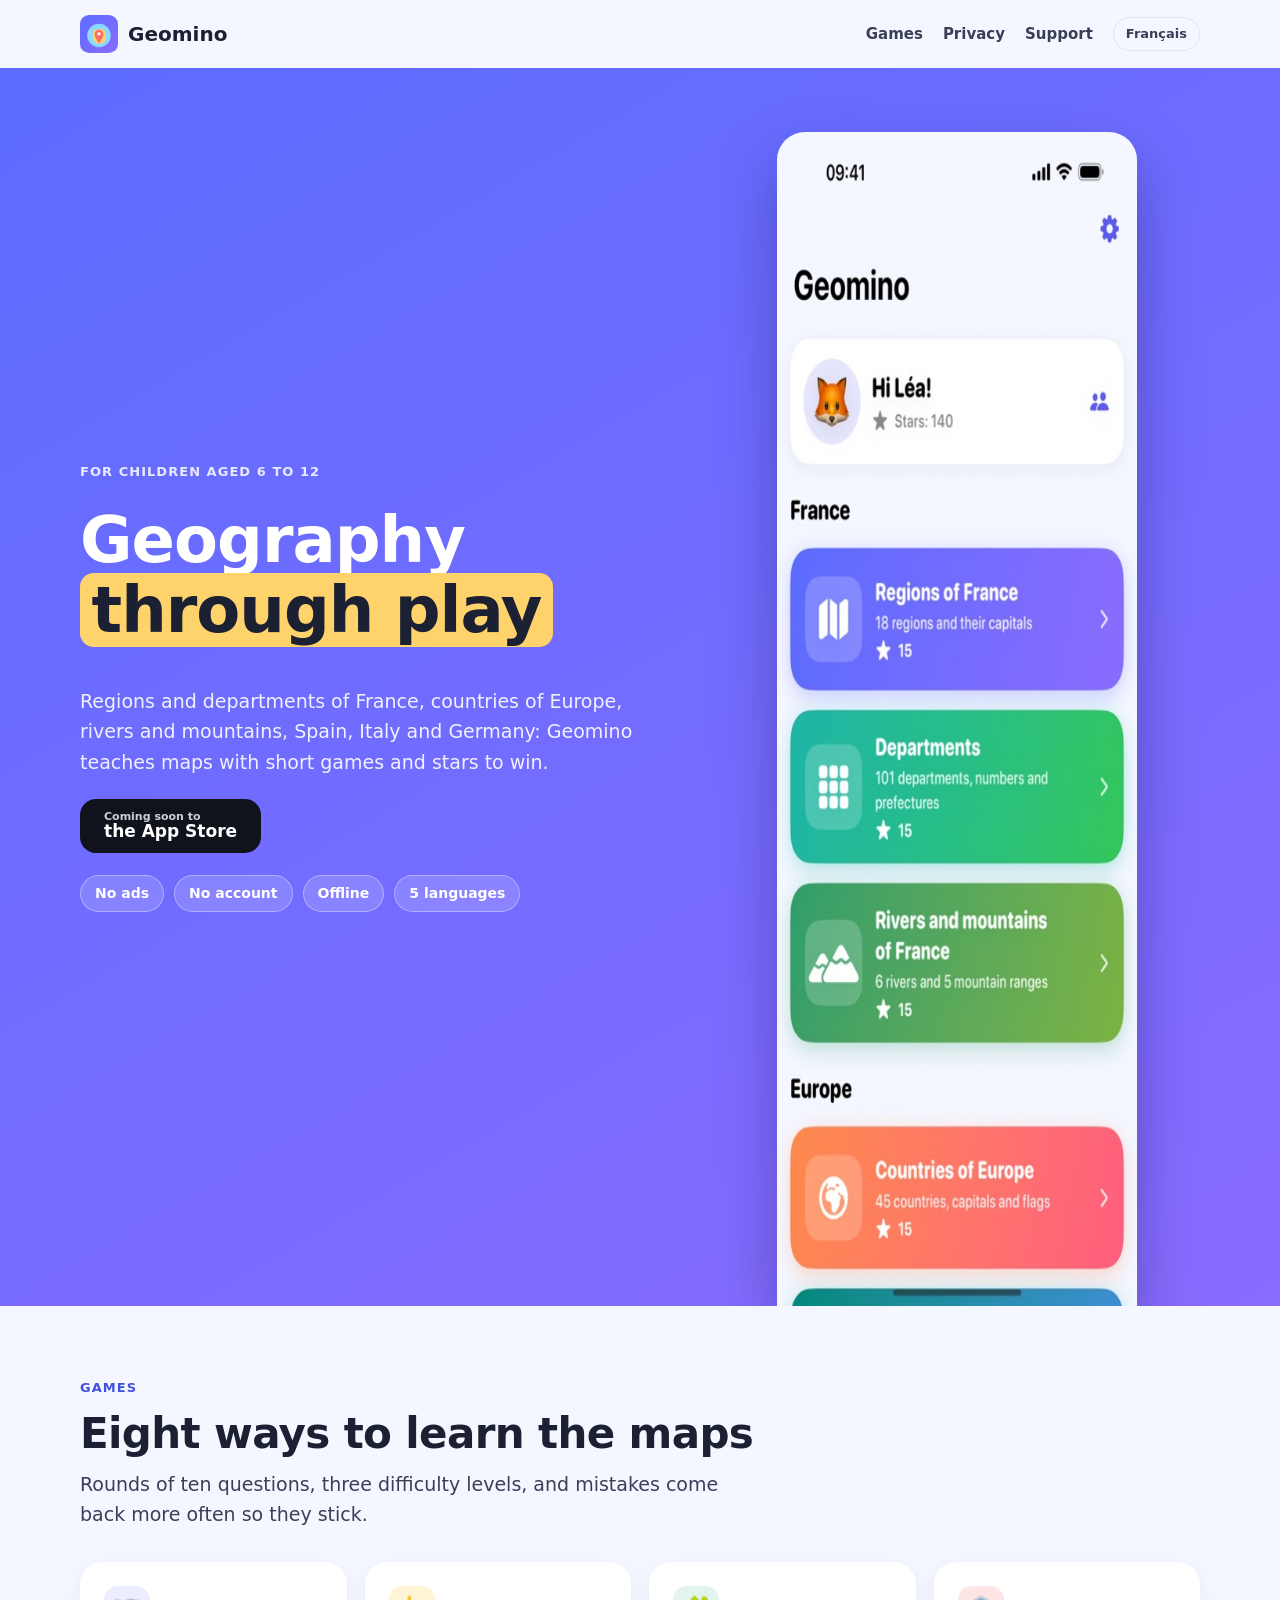
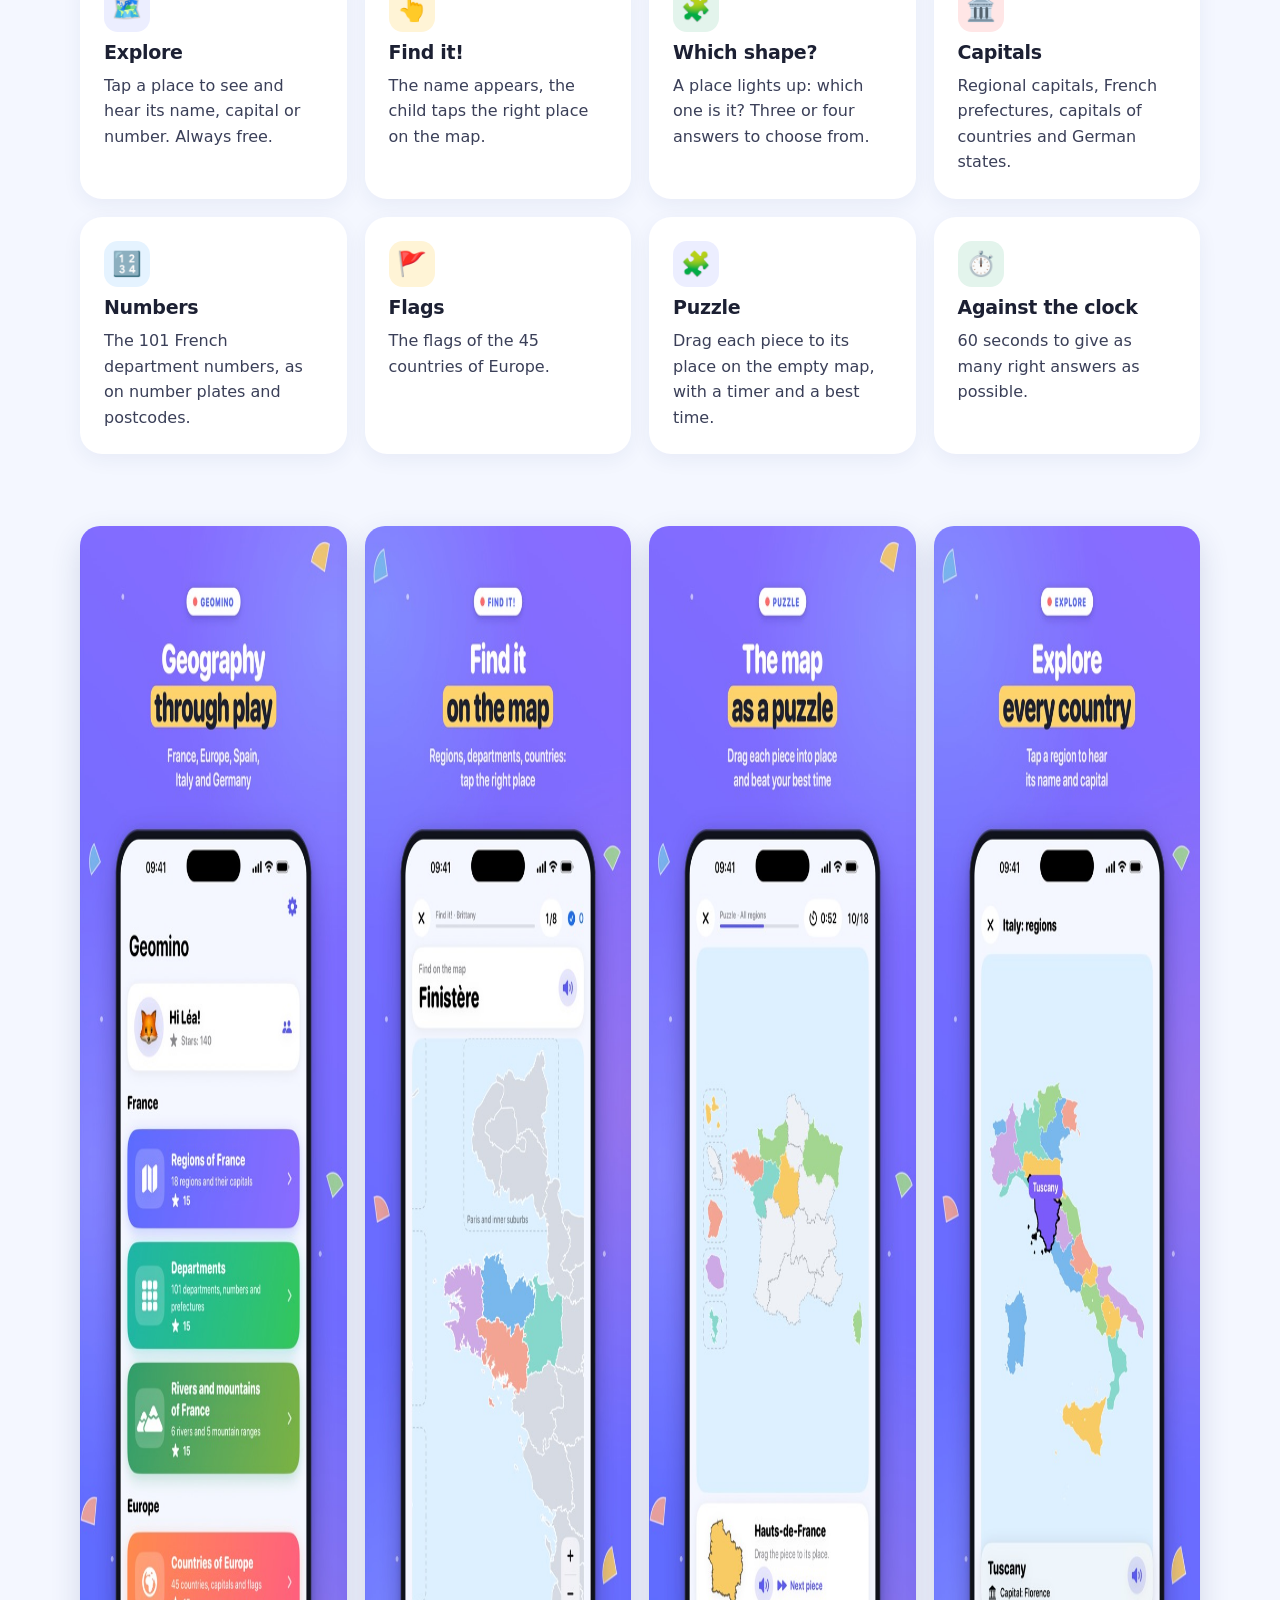
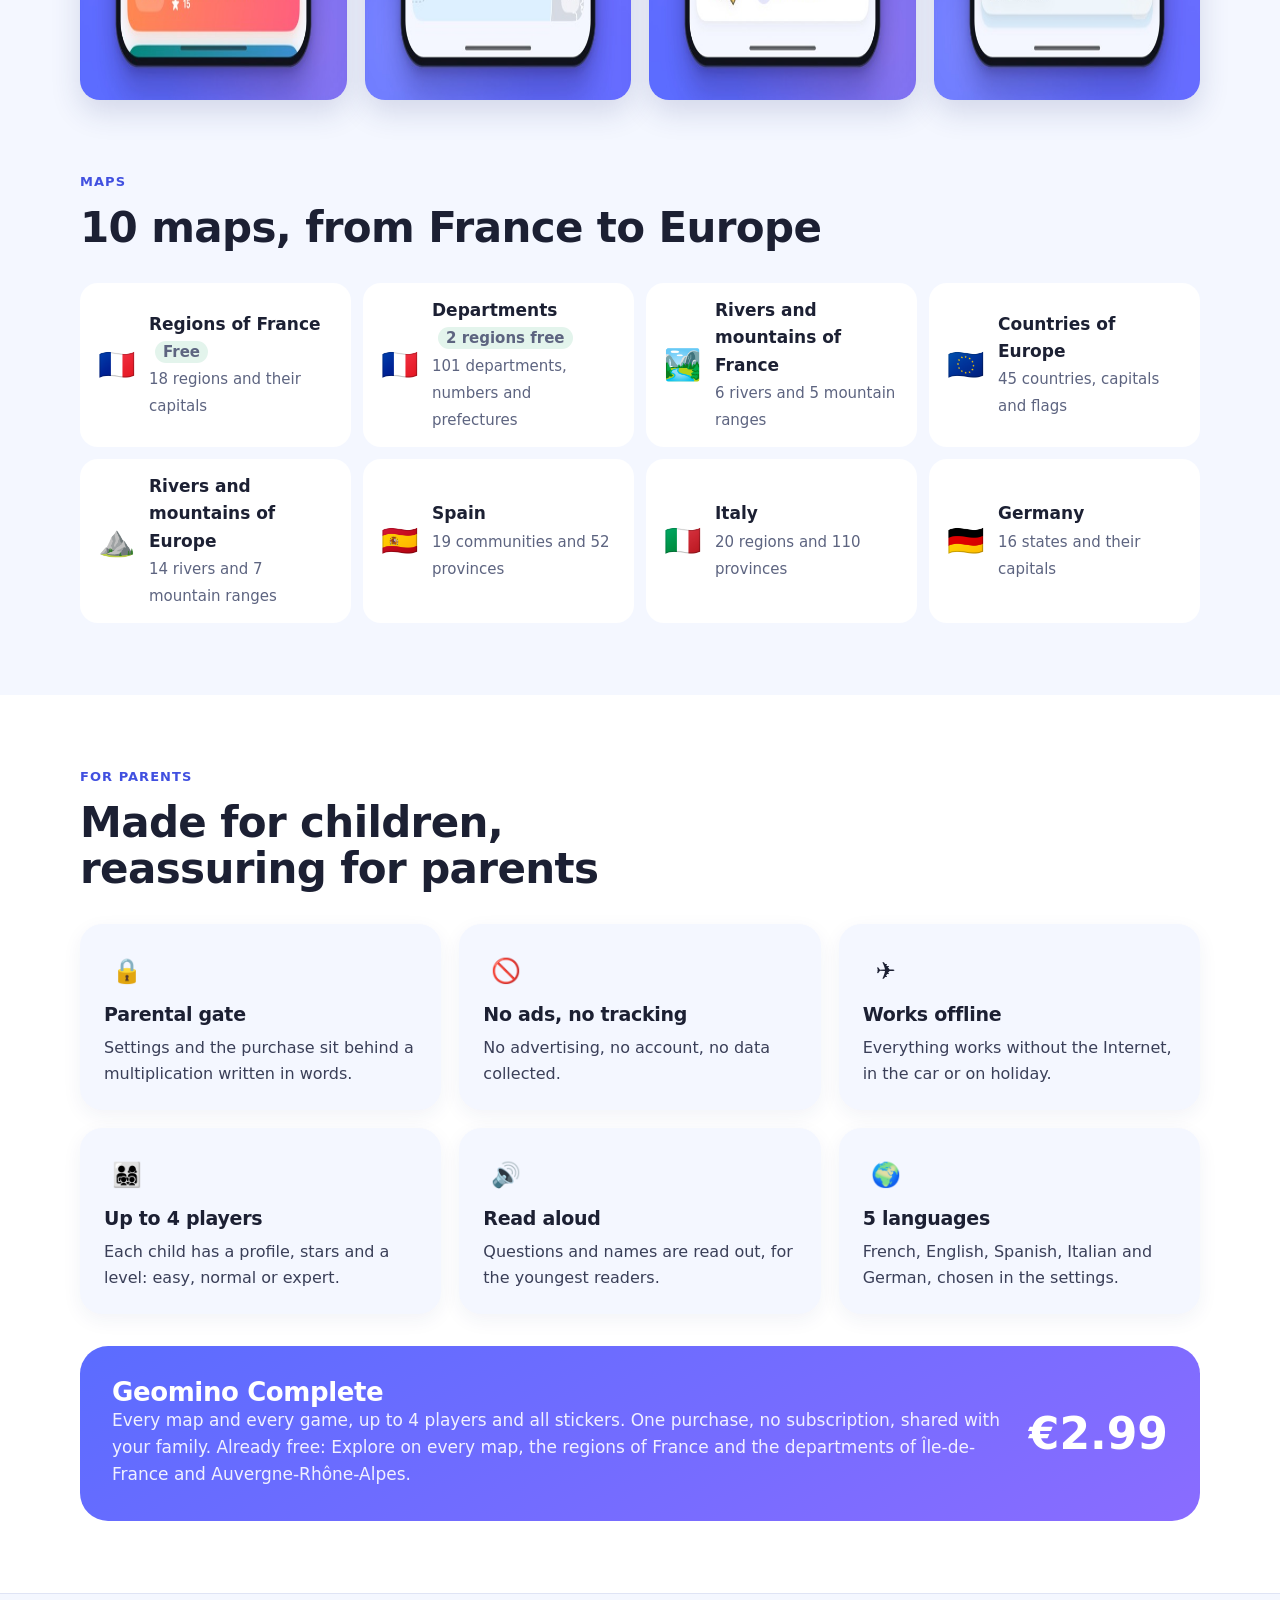
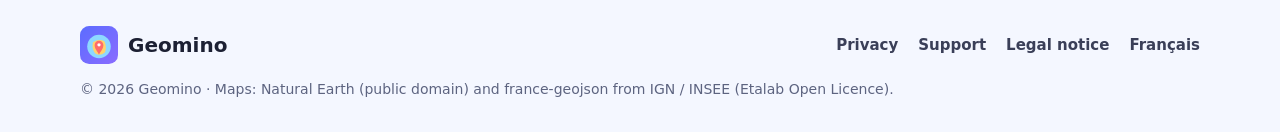
==== en/index.html @ 77893e85 "Geomino website: home, privacy policy and support (FR + EN)" ====
<!doctype html>
<html lang="en">
<head>
  <meta charset="utf-8">
  <meta name="viewport" content="width=device-width, initial-scale=1">
  <title>Geomino — Geography through play</title>
  <meta name="description" content="Geomino, the geography game for children aged 6 to 12: regions, departments, countries of Europe, rivers and mountains. No ads, no account, works offline.">
  <meta name="theme-color" content="#5B6CFF">
  <link rel="icon" href="../assets/favicon.svg" type="image/svg+xml">
  <link rel="canonical" href="https://sofienazzouz.github.io/geomino-website/en/">
  <link rel="alternate" hreflang="fr" href="https://sofienazzouz.github.io/geomino-website/">
  <link rel="stylesheet" href="../styles.css">
</head>
<body>
<a class="skip" href="#contenu">Skip to content</a>
<header class="site-header">
  <div class="wrap">
    <a class="brand" href="../en/"><svg class="logo" viewBox="0 0 100 100" aria-hidden="true"><defs><linearGradient id="g1" x1="0" y1="0" x2="1" y2="1"><stop offset="0" stop-color="#5B6CFF"/><stop offset="1" stop-color="#8A6CFF"/></linearGradient></defs><rect width="100" height="100" rx="24" fill="url(#g1)"/><circle cx="50" cy="54" r="31" fill="#8DD8FF"/><path d="M34 43 Q49 33 64 40 Q71 54 66 69 Q55 79 42 74 Q30 63 34 43Z" fill="#FFD36B"/><path d="M50 75 C46 67 38.5 60.5 38.5 50 A11.5 11.5 0 1 1 61.5 50 C61.5 60.5 54 67 50 75Z" fill="#FF6B6B"/><circle cx="50" cy="49.5" r="4.3" fill="#fff"/></svg>Geomino</a>
    <nav class="site-nav" aria-label="Main navigation">
      <a href="../en/#games">Games</a>
      <a href="../en/privacy/">Privacy</a>
      <a href="../en/support/">Support</a>
      <a class="lang" href="../" hreflang="fr" lang="fr">Français</a>
    </nav>
  </div>
</header>
<main id="contenu">
<section class="hero">
  <div class="wrap">
    <div class="hero-text">
      <p class="eyebrow" style="color:#fff;opacity:.85">For children aged 6 to 12</p>
      <h1>Geography <mark>through play</mark></h1>
      <p class="lead">Regions and departments of France, countries of Europe, rivers and mountains, Spain, Italy and Germany: Geomino teaches maps with short games and stars to win.</p>
      <!-- TODO: after the release, replace with <a class="btn btn-store" href="https://apps.apple.com/app/id6835195947"> -->
      <span class="btn btn-store"><span><small>Coming soon to</small>the App Store</span></span>
      <div class="badges"><span class="badge">No ads</span><span class="badge">No account</span><span class="badge">Offline</span><span class="badge">5 languages</span></div>
    </div>
    <div class="hero-shot"><img src="../assets/screens/en-hero.jpg" alt="Geomino home screen with the maps of France and Europe" width="540" height="1174"></div>
  </div>
</section>
<section class="section" id="games">
  <div class="wrap">
    <div class="section-head"><p class="eyebrow">Games</p><h2>Eight ways to learn the maps</h2>
      <p class="lead">Rounds of ten questions, three difficulty levels, and mistakes come back more often so they stick.</p></div>
    <div class="grid"><div class="card"><span class="icon" style="background:#ECEEFF" aria-hidden="true">🗺️</span><h3>Explore</h3><p>Tap a place to see and hear its name, capital or number. Always free.</p></div><div class="card"><span class="icon" style="background:#FFF4D6" aria-hidden="true">👆</span><h3>Find it!</h3><p>The name appears, the child taps the right place on the map.</p></div><div class="card"><span class="icon" style="background:#E3F4EC" aria-hidden="true">🧩</span><h3>Which shape?</h3><p>A place lights up: which one is it? Three or four answers to choose from.</p></div><div class="card"><span class="icon" style="background:#FFE6E6" aria-hidden="true">🏛️</span><h3>Capitals</h3><p>Regional capitals, French prefectures, capitals of countries and German states.</p></div><div class="card"><span class="icon" style="background:#E5F3FF" aria-hidden="true">🔢</span><h3>Numbers</h3><p>The 101 French department numbers, as on number plates and postcodes.</p></div><div class="card"><span class="icon" style="background:#FFF4D6" aria-hidden="true">🚩</span><h3>Flags</h3><p>The flags of the 45 countries of Europe.</p></div><div class="card"><span class="icon" style="background:#ECEEFF" aria-hidden="true">🧩</span><h3>Puzzle</h3><p>Drag each piece to its place on the empty map, with a timer and a best time.</p></div><div class="card"><span class="icon" style="background:#E3F4EC" aria-hidden="true">⏱️</span><h3>Against the clock</h3><p>60 seconds to give as many right answers as possible.</p></div></div>
  </div>
</section>
<section class="section" style="padding-top:0">
  <div class="wrap">
    <div class="shots"><img src="../assets/screens/en-01-home.jpg" alt="Home" width="540" height="1174" loading="lazy"><img src="../assets/screens/en-02-find.jpg" alt="Find it! game on Brittany" width="540" height="1174" loading="lazy"><img src="../assets/screens/en-04-puzzle.jpg" alt="Puzzle of the regions of France" width="540" height="1174" loading="lazy"><img src="../assets/screens/en-05-explore.jpg" alt="Exploring Italy: Tuscany and its capital" width="540" height="1174" loading="lazy"></div>
  </div>
</section>
<section class="section" style="padding-top:0">
  <div class="wrap">
    <div class="section-head"><p class="eyebrow">Maps</p><h2>10 maps, from France to Europe</h2></div>
    <div class="maps"><div class="map"><span class="flag" aria-hidden="true">🇫🇷</span><div><strong>Regions of France <span class=free>Free</span></strong><span>18 regions and their capitals</span></div></div><div class="map"><span class="flag" aria-hidden="true">🇫🇷</span><div><strong>Departments <span class=free>2 regions free</span></strong><span>101 departments, numbers and prefectures</span></div></div><div class="map"><span class="flag" aria-hidden="true">🏞️</span><div><strong>Rivers and mountains of France</strong><span>6 rivers and 5 mountain ranges</span></div></div><div class="map"><span class="flag" aria-hidden="true">🇪🇺</span><div><strong>Countries of Europe</strong><span>45 countries, capitals and flags</span></div></div><div class="map"><span class="flag" aria-hidden="true">⛰️</span><div><strong>Rivers and mountains of Europe</strong><span>14 rivers and 7 mountain ranges</span></div></div><div class="map"><span class="flag" aria-hidden="true">🇪🇸</span><div><strong>Spain</strong><span>19 communities and 52 provinces</span></div></div><div class="map"><span class="flag" aria-hidden="true">🇮🇹</span><div><strong>Italy</strong><span>20 regions and 110 provinces</span></div></div><div class="map"><span class="flag" aria-hidden="true">🇩🇪</span><div><strong>Germany</strong><span>16 states and their capitals</span></div></div></div>
  </div>
</section>
<section class="section parents" id="parents">
  <div class="wrap">
    <div class="section-head"><p class="eyebrow">For parents</p><h2>Made for children, reassuring for parents</h2></div>
    <div class="grid grid-3"><div class="card" style="background:var(--bg)"><span class="icon" aria-hidden="true">🔒</span><h3>Parental gate</h3><p>Settings and the purchase sit behind a multiplication written in words.</p></div><div class="card" style="background:var(--bg)"><span class="icon" aria-hidden="true">🚫</span><h3>No ads, no tracking</h3><p>No advertising, no account, no data collected.</p></div><div class="card" style="background:var(--bg)"><span class="icon" aria-hidden="true">✈️</span><h3>Works offline</h3><p>Everything works without the Internet, in the car or on holiday.</p></div><div class="card" style="background:var(--bg)"><span class="icon" aria-hidden="true">👨‍👩‍👧‍👦</span><h3>Up to 4 players</h3><p>Each child has a profile, stars and a level: easy, normal or expert.</p></div><div class="card" style="background:var(--bg)"><span class="icon" aria-hidden="true">🔊</span><h3>Read aloud</h3><p>Questions and names are read out, for the youngest readers.</p></div><div class="card" style="background:var(--bg)"><span class="icon" aria-hidden="true">🌍</span><h3>5 languages</h3><p>French, English, Spanish, Italian and German, chosen in the settings.</p></div></div>
    <div class="price">
      <div><h3 style="font-size:26px">Geomino Complete</h3><p>Every map and every game, up to 4 players and all stickers. One purchase, no subscription, shared with your family. Already free: Explore on every map, the regions of France and the departments of Île-de-France and Auvergne-Rhône-Alpes.</p></div>
      <strong>€2.99</strong>
    </div>
  </div>
</section>
</main>
<footer class="footer">
  <div class="wrap">
    <a class="brand" href="../en/"><svg class="logo" viewBox="0 0 100 100" aria-hidden="true"><defs><linearGradient id="g2" x1="0" y1="0" x2="1" y2="1"><stop offset="0" stop-color="#5B6CFF"/><stop offset="1" stop-color="#8A6CFF"/></linearGradient></defs><rect width="100" height="100" rx="24" fill="url(#g2)"/><circle cx="50" cy="54" r="31" fill="#8DD8FF"/><path d="M34 43 Q49 33 64 40 Q71 54 66 69 Q55 79 42 74 Q30 63 34 43Z" fill="#FFD36B"/><path d="M50 75 C46 67 38.5 60.5 38.5 50 A11.5 11.5 0 1 1 61.5 50 C61.5 60.5 54 67 50 75Z" fill="#FF6B6B"/><circle cx="50" cy="49.5" r="4.3" fill="#fff"/></svg>Geomino</a>
    <nav aria-label="Footer links">
      <a href="../en/privacy/">Privacy</a>
      <a href="../en/support/">Support</a>
      <a href="../en/support/#mentions">Legal notice</a>
      <a href="../" hreflang="fr" lang="fr">Français</a>
    </nav>
    <p class="disclaimer">© 2026 Geomino · Maps: Natural Earth (public domain) and france-geojson from IGN / INSEE (Etalab Open Licence).</p>
  </div>
</footer>
</body>
</html>
---- styles.css ----
/* Geomino — same colours as the app (Theme.swift, SplashView.swift): purple gradient, sky-blue globe,
   yellow land, red pin. System rounded font (like the app's .fontDesign(.rounded)): no web font, no third party. */
:root {
  --bg: #F4F7FF;
  --surface: #FFFFFF;
  --border: #DFE4F5;
  --text: #1C2033;
  --body: #3A3F58;
  --muted: #5D6480;
  --purple: #5B6CFF;
  --purple-2: #8A6CFF;
  --purple-text: #4150E0;
  --purple-soft: #ECEEFF;
  --sky: #8DD8FF;
  --land: #FFD36B;
  --pin: #FF6B6B;
  --green: #A2D691;
  --radius: 22px;
  --font: ui-rounded, "SF Pro Rounded", "Nunito", "Varela Round", system-ui, -apple-system, "Segoe UI", sans-serif;
  color-scheme: light;
}

* { box-sizing: border-box; }
html { scroll-behavior: smooth; -webkit-text-size-adjust: 100%; }
body { margin: 0; background: var(--bg); color: var(--text); font-family: var(--font); font-size: 17px; line-height: 1.6; }
img, svg { display: block; max-width: 100%; }
a { color: var(--purple-text); text-underline-offset: 3px; }
a:hover { color: var(--text); }
:focus-visible { outline: 3px solid var(--purple); outline-offset: 3px; border-radius: 6px; }
@media (prefers-reduced-motion: reduce) { html { scroll-behavior: auto; } }

.wrap { width: min(1120px, 100% - 32px); margin-inline: auto; }
.skip { position: absolute; left: -999px; top: 8px; background: var(--surface); padding: 8px 14px; border-radius: 10px; z-index: 10; }
.skip:focus { left: 16px; }

h1, h2, h3 { line-height: 1.1; letter-spacing: -0.015em; margin: 0; text-wrap: balance; font-weight: 800; }
h1 { font-size: clamp(38px, 6vw, 64px); }
h2 { font-size: clamp(28px, 4vw, 42px); }
h3 { font-size: 19px; }
p { margin: 0; }
.eyebrow { font-size: 13px; font-weight: 800; letter-spacing: 0.08em; text-transform: uppercase; color: var(--purple-text); }
.lead { font-size: 19px; color: var(--body); max-width: 34em; }
.muted { color: var(--muted); }

/* Header */
.site-header { position: sticky; top: 0; z-index: 5; background: rgba(244, 247, 255, 0.94); backdrop-filter: blur(10px); }
.site-header .wrap { min-height: 68px; display: flex; align-items: center; gap: 16px; flex-wrap: wrap; }
.brand { display: inline-flex; align-items: center; gap: 10px; font-weight: 800; font-size: 20px; color: var(--text); text-decoration: none; }
.brand:hover { color: var(--text); }
.logo { width: 38px; height: 38px; flex: none; }
.site-nav { display: flex; gap: 4px 20px; align-items: center; margin-left: auto; flex-wrap: wrap; }
.site-nav a { color: var(--body); text-decoration: none; font-size: 15px; font-weight: 700; padding: 10px 0; }
.site-nav a:hover, .site-nav a[aria-current="page"] { color: var(--text); text-decoration: underline; text-decoration-color: var(--land); text-decoration-thickness: 4px; text-underline-offset: 6px; }
.site-nav a.lang { border: 1px solid var(--border); border-radius: 999px; padding: 6px 12px; font-size: 13px; }
.site-nav a.lang:hover { text-decoration: none; background: var(--surface); }

/* Hero: the purple of the app icon */
.hero { background: linear-gradient(150deg, var(--purple), var(--purple-2)); color: #fff; overflow: hidden; }
.hero .wrap { display: grid; grid-template-columns: 1.1fr 0.9fr; gap: 40px; align-items: center; padding-block: 64px 0; }
.hero h1 { color: #fff; }
.hero h1 mark { background: var(--land); color: var(--text); border-radius: 14px; padding: 0 0.18em; box-decoration-break: clone; -webkit-box-decoration-break: clone; }
.hero .lead { color: rgba(255, 255, 255, 0.9); margin-top: 18px; }
.hero-text { display: flex; flex-direction: column; gap: 22px; padding-bottom: 64px; min-width: 0; }
.hero-shot { align-self: end; justify-self: center; width: min(360px, 100%); }
.hero-shot img { border-radius: 28px 28px 0 0; box-shadow: 0 30px 60px rgba(26, 18, 80, 0.35); }
.badges { display: flex; flex-wrap: wrap; gap: 10px; }
.badge { background: rgba(255, 255, 255, 0.16); border: 1px solid rgba(255, 255, 255, 0.35); border-radius: 999px; padding: 6px 14px; font-size: 14px; font-weight: 700; }

.btn { display: inline-flex; align-items: center; justify-content: center; gap: 10px; min-height: 52px; padding: 12px 24px; border-radius: 16px; font-weight: 800; font-size: 17px; text-decoration: none; border: 0; }
.btn-store { background: #11131C; color: #fff; align-self: flex-start; }
.btn-store small { display: block; font-size: 11px; font-weight: 600; opacity: 0.8; line-height: 1; }
.btn-store span { line-height: 1.15; text-align: left; }
.btn-store:hover { color: #fff; background: #000; }
.btn-primary { background: var(--purple); color: #fff; }
.btn-primary:hover { background: var(--purple-text); color: #fff; }

/* Sections */
.section { padding-block: 72px; }
.section-head { display: flex; flex-direction: column; gap: 12px; margin-bottom: 32px; max-width: 46em; }
.grid { display: grid; gap: 18px; grid-template-columns: repeat(auto-fill, minmax(240px, 1fr)); }
.grid-3 { grid-template-columns: repeat(auto-fill, minmax(300px, 1fr)); }
.card { background: var(--surface); border-radius: var(--radius); padding: 24px; display: flex; flex-direction: column; gap: 10px; box-shadow: 0 6px 20px rgba(40, 50, 120, 0.06); min-width: 0; }
.card .icon { width: 46px; height: 46px; border-radius: 14px; display: grid; place-items: center; font-size: 24px; }
.card p { color: var(--body); font-size: 16px; }

.maps { display: grid; gap: 12px; grid-template-columns: repeat(auto-fill, minmax(260px, 1fr)); }
.map { display: flex; gap: 14px; align-items: center; background: var(--surface); border-radius: 18px; padding: 14px 18px; min-width: 0; }
.map .flag { font-size: 30px; flex: none; }
.map strong { display: block; }
.map span { color: var(--muted); font-size: 15px; }
.free { font-size: 12px; font-weight: 800; color: #17603F; background: #E3F4EC; border-radius: 999px; padding: 2px 8px; margin-left: 6px; white-space: nowrap; }

.shots { display: grid; gap: 18px; grid-template-columns: repeat(4, 1fr); }
.shots img { border-radius: 20px; box-shadow: 0 12px 30px rgba(40, 50, 120, 0.16); }

.parents { background: var(--surface); }
.price { display: grid; grid-template-columns: 1fr auto; gap: 24px; align-items: center; background: linear-gradient(150deg, var(--purple), var(--purple-2)); color: #fff; border-radius: 28px; padding: 32px; margin-top: 32px; }
.price strong { font-size: 44px; line-height: 1; }
.price p { color: rgba(255, 255, 255, 0.9); }

/* Text pages */
.page { padding-block: 48px 72px; max-width: 820px; display: flex; flex-direction: column; gap: 18px; }
.updated { color: var(--muted); font-size: 15px; }
.summary { background: var(--purple-soft); border-radius: var(--radius); padding: 22px 26px; }
.summary ul { margin: 8px 0 0; padding-left: 20px; }
.prose { display: flex; flex-direction: column; gap: 14px; }
.prose h2 { font-size: 24px; margin-top: 18px; }
.prose ul { margin: 0; padding-left: 22px; display: flex; flex-direction: column; gap: 6px; }
.prose p, .prose li { color: var(--body); }
.contact-card { background: var(--surface); border-radius: var(--radius); padding: 26px; display: flex; flex-direction: column; gap: 12px; align-items: flex-start; box-shadow: 0 6px 20px rgba(40, 50, 120, 0.06); }
.faq { display: flex; flex-direction: column; gap: 10px; }
.faq details { background: var(--surface); border-radius: 16px; padding: 14px 20px; }
.faq summary { cursor: pointer; font-weight: 800; }
.faq details p { margin-top: 10px; }

/* Footer */
.footer { border-top: 1px solid var(--border); padding-block: 32px; }
.footer .wrap { display: flex; flex-wrap: wrap; gap: 14px 28px; align-items: center; }
.footer nav { display: flex; flex-wrap: wrap; gap: 8px 20px; margin-left: auto; }
.footer nav a { color: var(--body); font-weight: 700; font-size: 15px; text-decoration: none; }
.footer nav a:hover { text-decoration: underline; }
.footer .disclaimer { width: 100%; color: var(--muted); font-size: 14px; }

@media (max-width: 860px) {
  .hero .wrap { grid-template-columns: 1fr; padding-top: 44px; }
  .hero-text { padding-bottom: 0; }
  .hero-shot { width: min(300px, 100%); }
  .shots { grid-template-columns: repeat(2, 1fr); }
  .price { grid-template-columns: 1fr; }
}
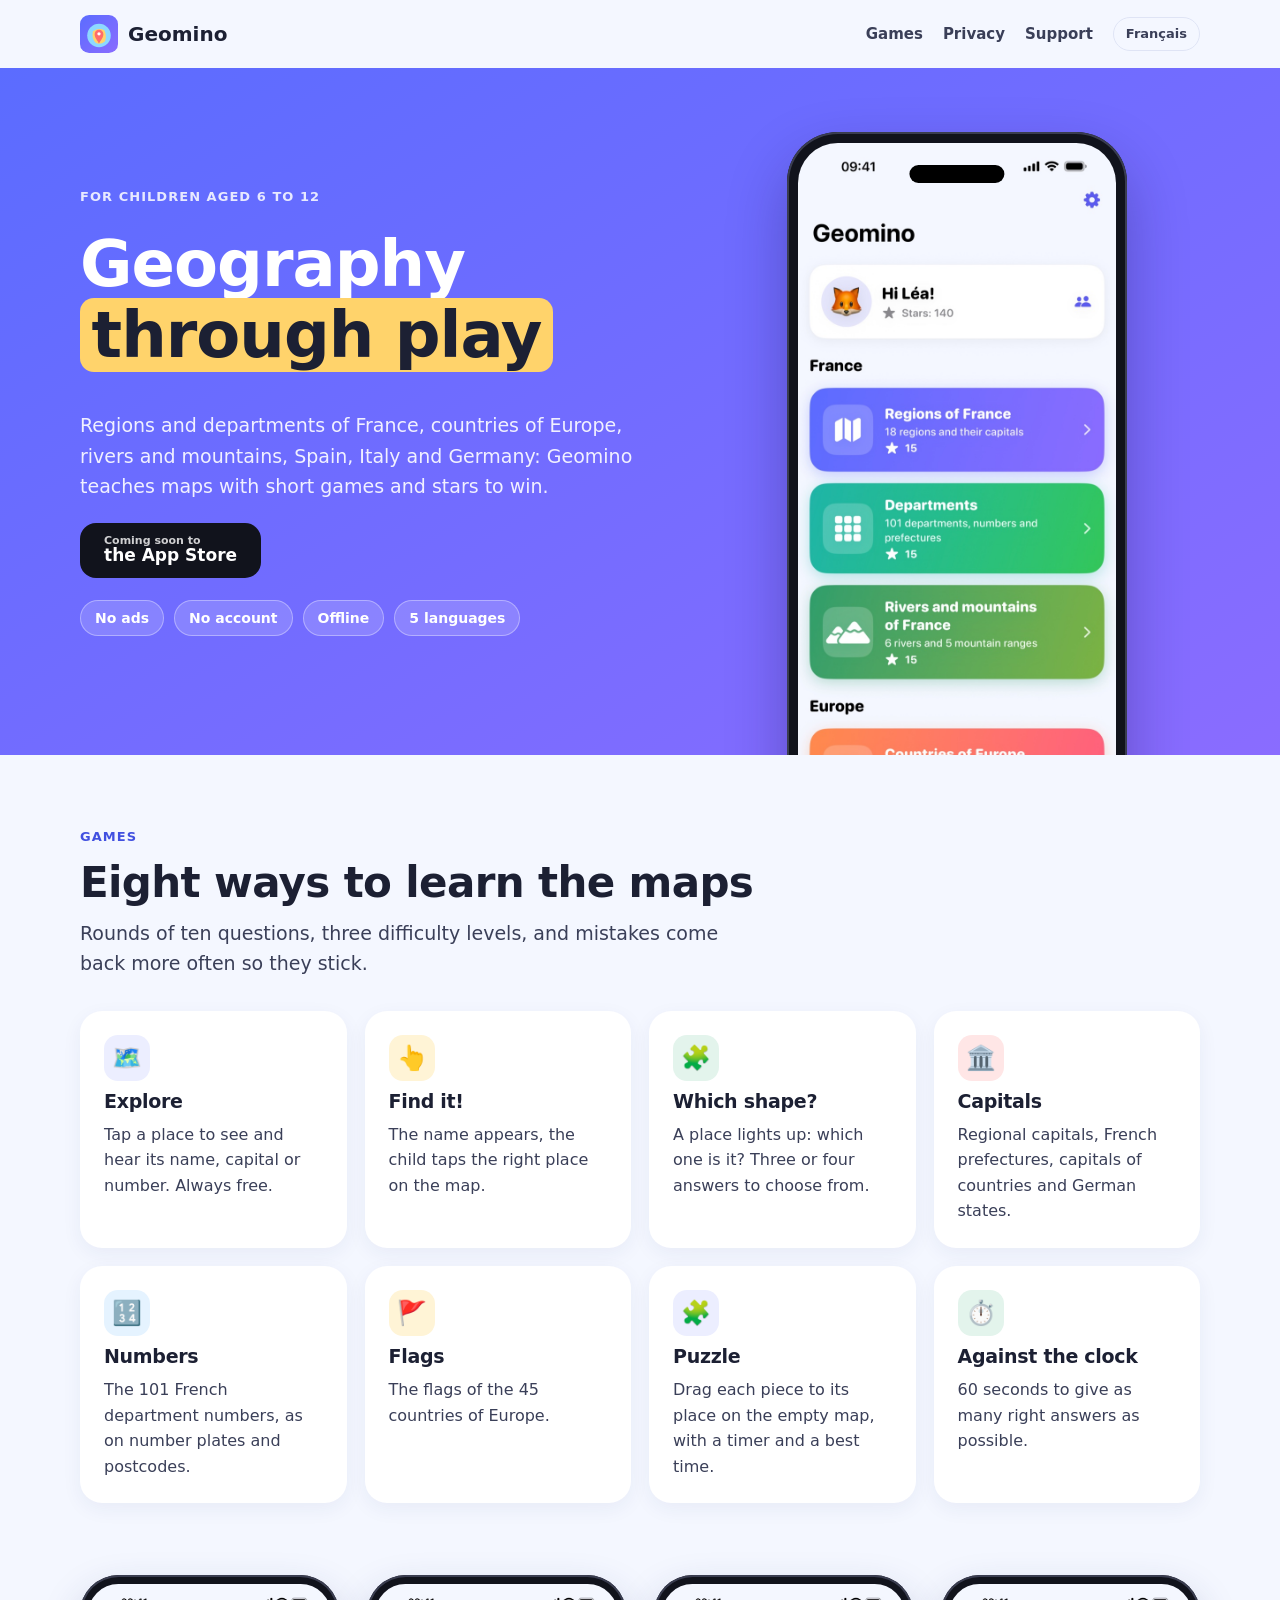
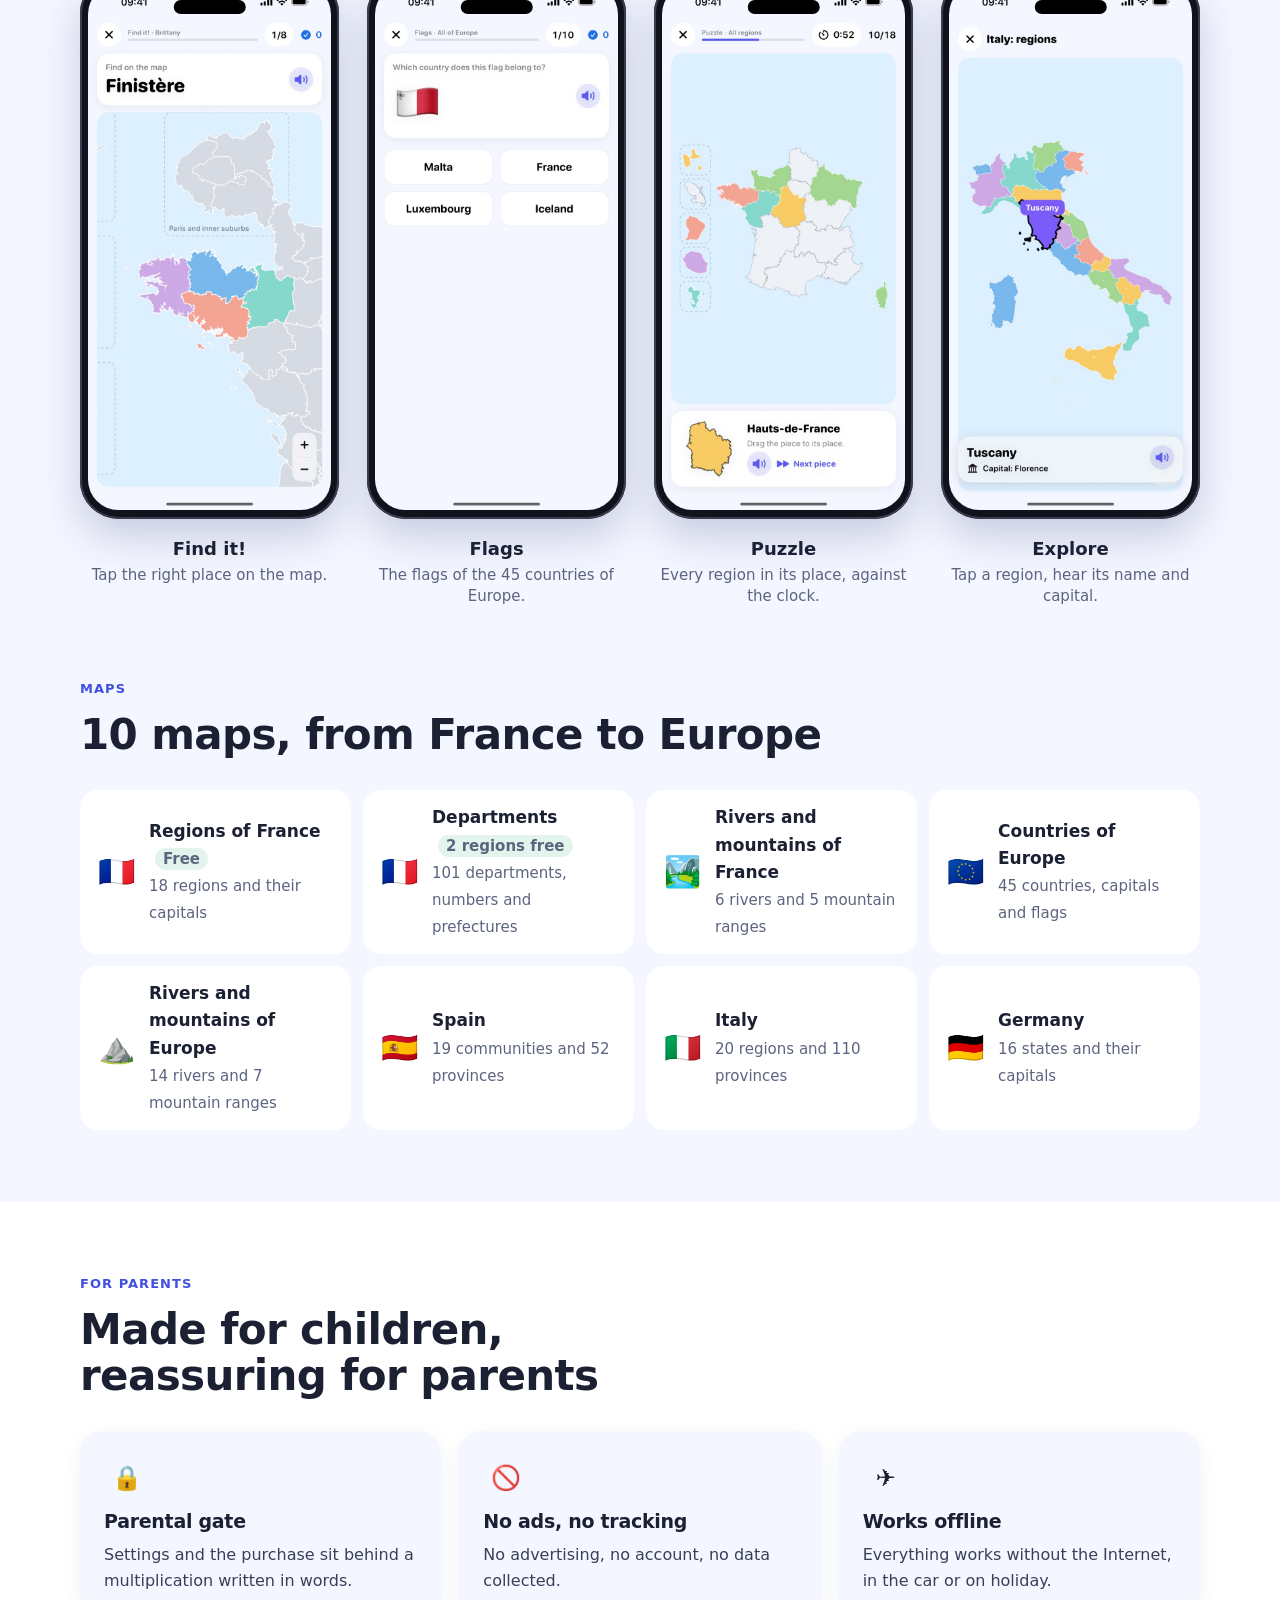
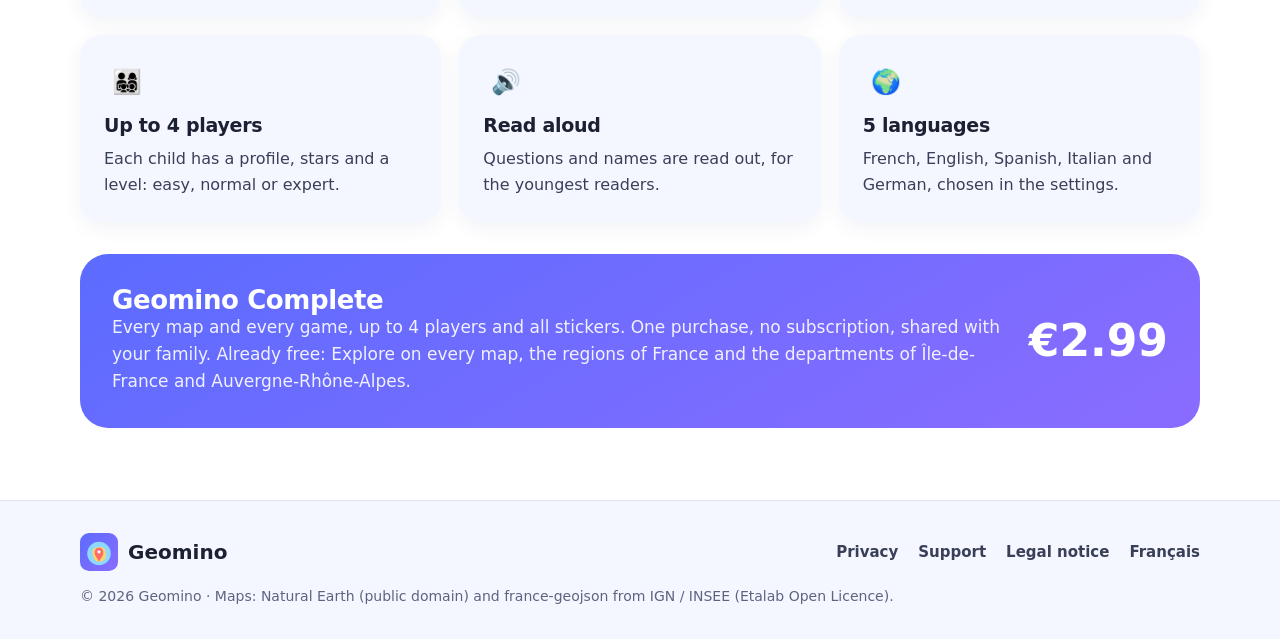
==== commit 930b3aeb: "Sharper screenshots: full-resolution app screens (720 px, Retina) in CSS phone frames with HTML capt" ====
--- a/en/index.html
+++ b/en/index.html
@@ -35,7 +35,7 @@
       <span class="btn btn-store"><span><small>Coming soon to</small>the App Store</span></span>
       <div class="badges"><span class="badge">No ads</span><span class="badge">No account</span><span class="badge">Offline</span><span class="badge">5 languages</span></div>
     </div>
-    <div class="hero-shot"><img src="../assets/screens/en-hero.jpg" alt="Geomino home screen with the maps of France and Europe" width="540" height="1174"></div>
+    <div class="hero-shot"><div class="device"><img src="../assets/screens/en-01-home.jpg" alt="Geomino home screen with the maps of France and Europe" width="720" height="1564"></div></div>
   </div>
 </section>
 <section class="section" id="games">
@@ -47,7 +47,7 @@
 </section>
 <section class="section" style="padding-top:0">
   <div class="wrap">
-    <div class="shots"><img src="../assets/screens/en-01-home.jpg" alt="Home" width="540" height="1174" loading="lazy"><img src="../assets/screens/en-02-find.jpg" alt="Find it! game on Brittany" width="540" height="1174" loading="lazy"><img src="../assets/screens/en-04-puzzle.jpg" alt="Puzzle of the regions of France" width="540" height="1174" loading="lazy"><img src="../assets/screens/en-05-explore.jpg" alt="Exploring Italy: Tuscany and its capital" width="540" height="1174" loading="lazy"></div>
+    <div class="shots"><figure class="shot"><div class="device"><img src="../assets/screens/en-02-find.jpg" alt="Find it! game on the map of Brittany" width="720" height="1564" loading="lazy" decoding="async"></div><figcaption><strong>Find it!</strong><span>Tap the right place on the map.</span></figcaption></figure><figure class="shot"><div class="device"><img src="../assets/screens/en-03-flags.jpg" alt="Quiz on the flags of Europe" width="720" height="1564" loading="lazy" decoding="async"></div><figcaption><strong>Flags</strong><span>The flags of the 45 countries of Europe.</span></figcaption></figure><figure class="shot"><div class="device"><img src="../assets/screens/en-04-puzzle.jpg" alt="Puzzle of the regions of France" width="720" height="1564" loading="lazy" decoding="async"></div><figcaption><strong>Puzzle</strong><span>Every region in its place, against the clock.</span></figcaption></figure><figure class="shot"><div class="device"><img src="../assets/screens/en-05-explore.jpg" alt="Exploring Italy: Tuscany and its capital" width="720" height="1564" loading="lazy" decoding="async"></div><figcaption><strong>Explore</strong><span>Tap a region, hear its name and capital.</span></figcaption></figure></div>
   </div>
 </section>
 <section class="section" style="padding-top:0">
--- a/styles.css
+++ b/styles.css
@@ -61,8 +61,12 @@
 .hero h1 mark { background: var(--land); color: var(--text); border-radius: 14px; padding: 0 0.18em; box-decoration-break: clone; -webkit-box-decoration-break: clone; }
 .hero .lead { color: rgba(255, 255, 255, 0.9); margin-top: 18px; }
 .hero-text { display: flex; flex-direction: column; gap: 22px; padding-bottom: 64px; min-width: 0; }
-.hero-shot { align-self: end; justify-self: center; width: min(360px, 100%); }
-.hero-shot img { border-radius: 28px 28px 0 0; box-shadow: 0 30px 60px rgba(26, 18, 80, 0.35); }
+.hero-shot { align-self: end; justify-self: center; width: min(340px, 100%); margin-bottom: -90px; }
+
+/* An iPhone drawn in CSS around a real 1320 × 2868 capture (shown at 720 px wide, sharp on Retina screens). */
+.device { position: relative; background: #11131C; border-radius: 15% / 7%; padding: 3.2%; box-shadow: 0 28px 60px rgba(26, 18, 80, 0.32), inset 0 0 0 2px #3A3D50; }
+.device img { width: 100%; height: auto; border-radius: 12.5% / 5.8%; image-rendering: auto; }
+.device::after { content: ""; position: absolute; top: 4.6%; left: 50%; width: 28%; height: 2.6%; transform: translateX(-50%); background: #000; border-radius: 999px; }
 .badges { display: flex; flex-wrap: wrap; gap: 10px; }
 .badge { background: rgba(255, 255, 255, 0.16); border: 1px solid rgba(255, 255, 255, 0.35); border-radius: 999px; padding: 6px 14px; font-size: 14px; font-weight: 700; }
 
@@ -90,8 +94,12 @@
 .map span { color: var(--muted); font-size: 15px; }
 .free { font-size: 12px; font-weight: 800; color: #17603F; background: #E3F4EC; border-radius: 999px; padding: 2px 8px; margin-left: 6px; white-space: nowrap; }
 
-.shots { display: grid; gap: 18px; grid-template-columns: repeat(4, 1fr); }
-.shots img { border-radius: 20px; box-shadow: 0 12px 30px rgba(40, 50, 120, 0.16); }
+.shots { display: grid; gap: 28px; grid-template-columns: repeat(4, 1fr); }
+.shot { margin: 0; display: flex; flex-direction: column; gap: 16px; min-width: 0; }
+.shot .device { box-shadow: 0 18px 40px rgba(40, 50, 120, 0.22), inset 0 0 0 2px #3A3D50; }
+.shot figcaption { display: flex; flex-direction: column; gap: 2px; text-align: center; }
+.shot figcaption strong { font-size: 18px; }
+.shot figcaption span { color: var(--muted); font-size: 15px; line-height: 1.4; }
 
 .parents { background: var(--surface); }
 .price { display: grid; grid-template-columns: 1fr auto; gap: 24px; align-items: center; background: linear-gradient(150deg, var(--purple), var(--purple-2)); color: #fff; border-radius: 28px; padding: 32px; margin-top: 32px; }
@@ -124,7 +132,7 @@
 @media (max-width: 860px) {
   .hero .wrap { grid-template-columns: 1fr; padding-top: 44px; }
   .hero-text { padding-bottom: 0; }
-  .hero-shot { width: min(300px, 100%); }
+  .hero-shot { width: min(260px, 100%); margin-bottom: -60px; }
   .shots { grid-template-columns: repeat(2, 1fr); }
   .price { grid-template-columns: 1fr; }
 }
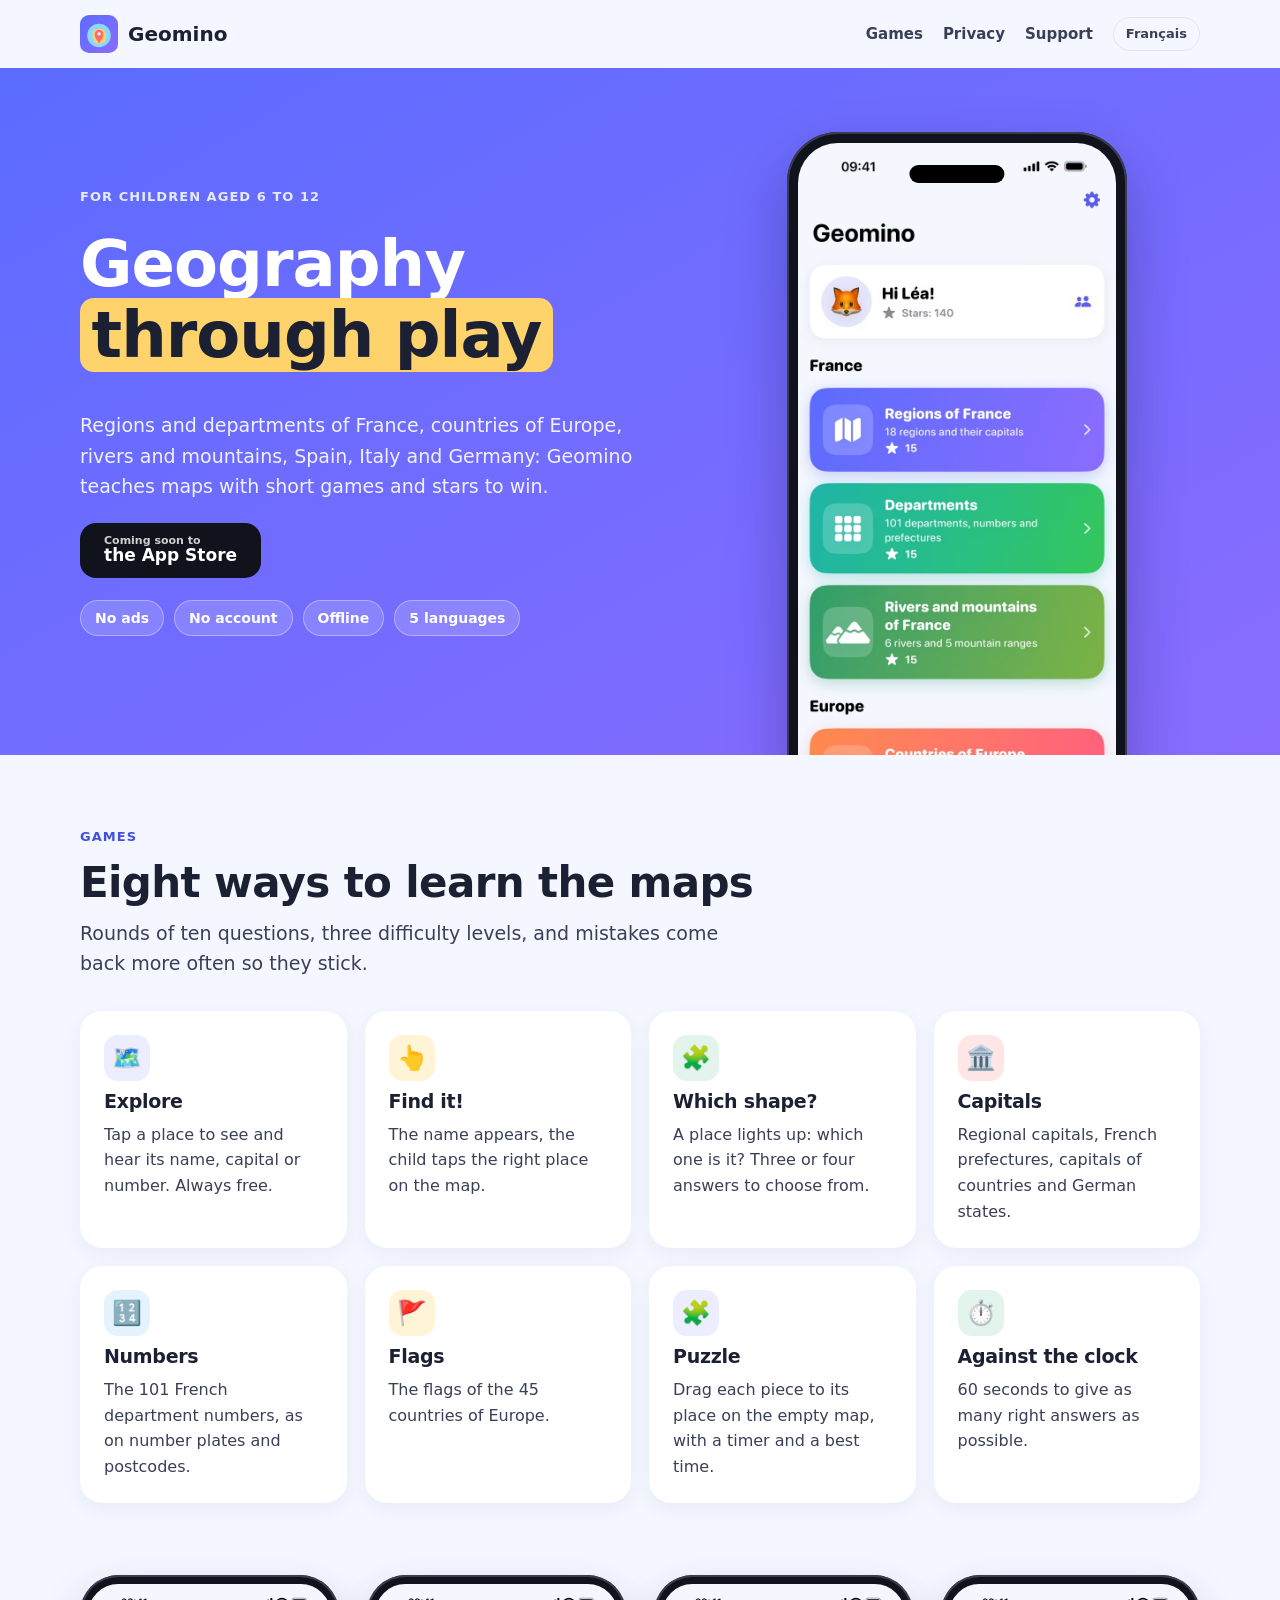
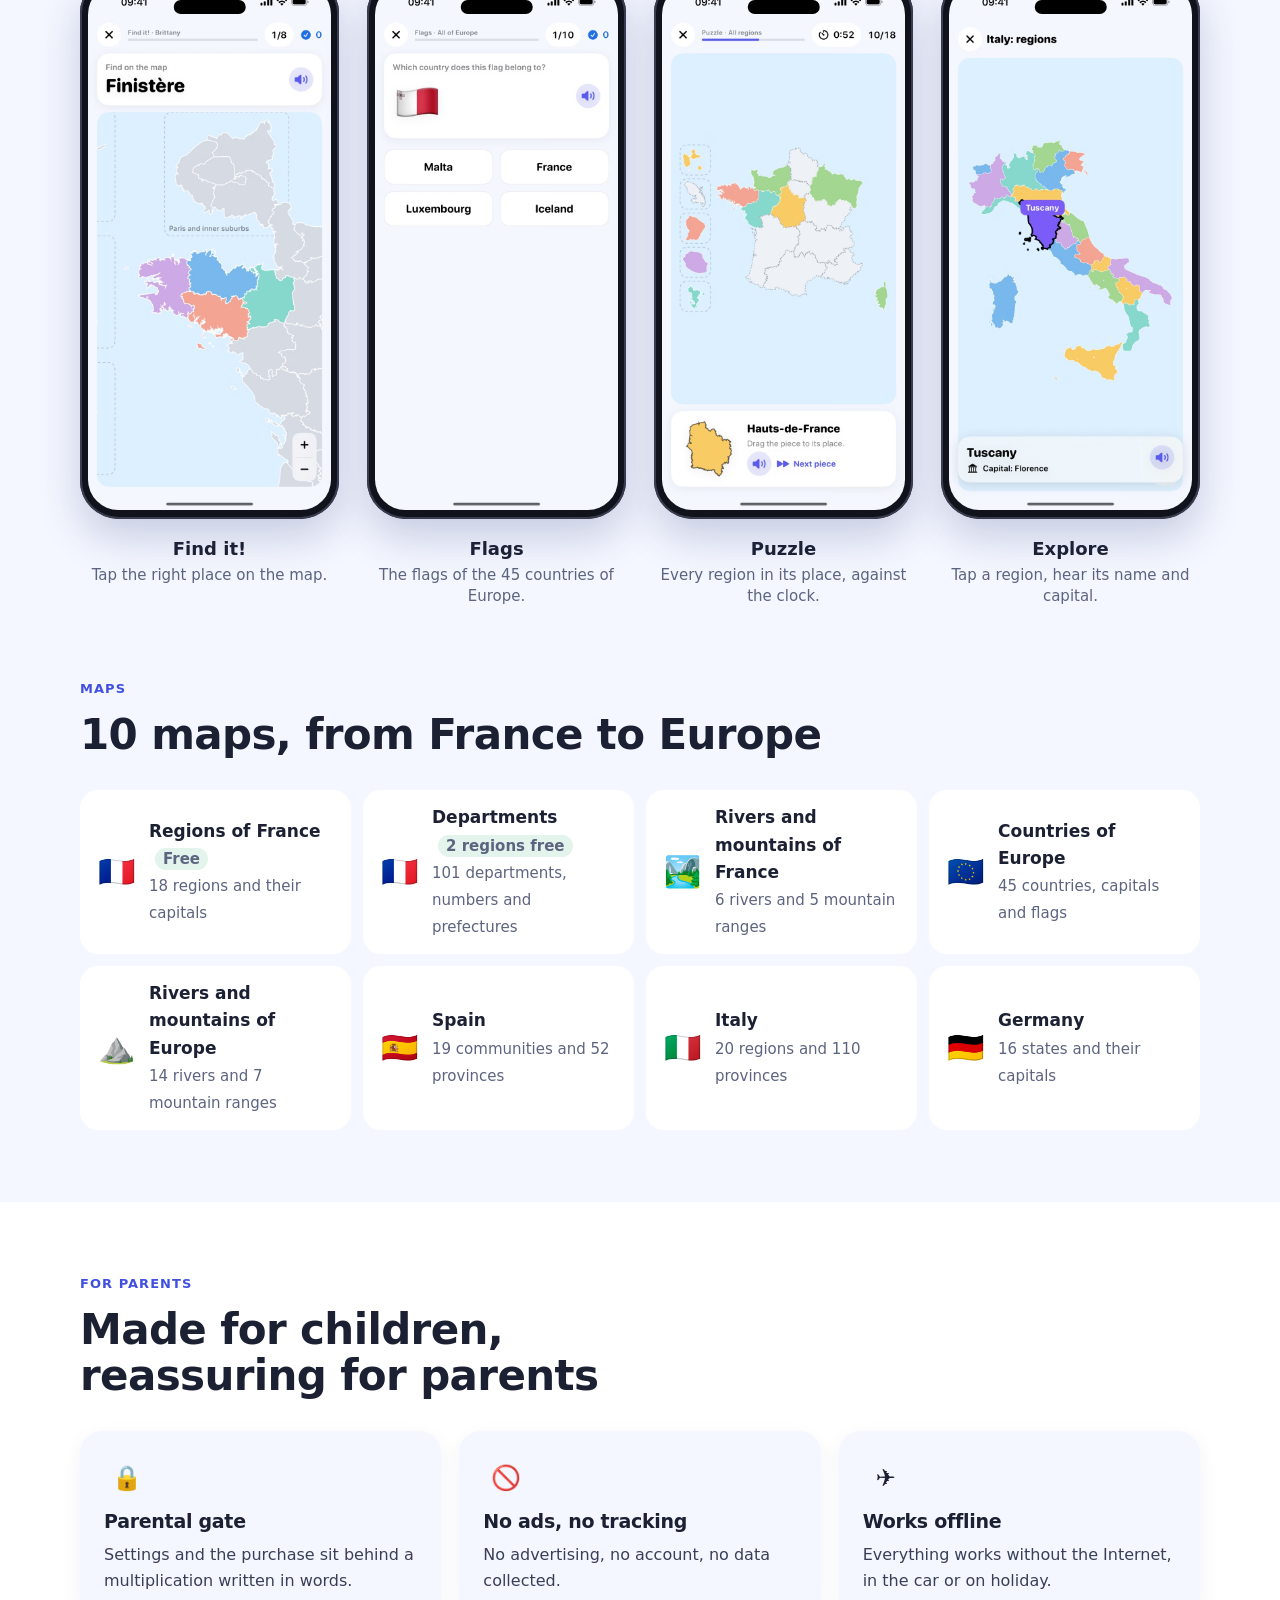
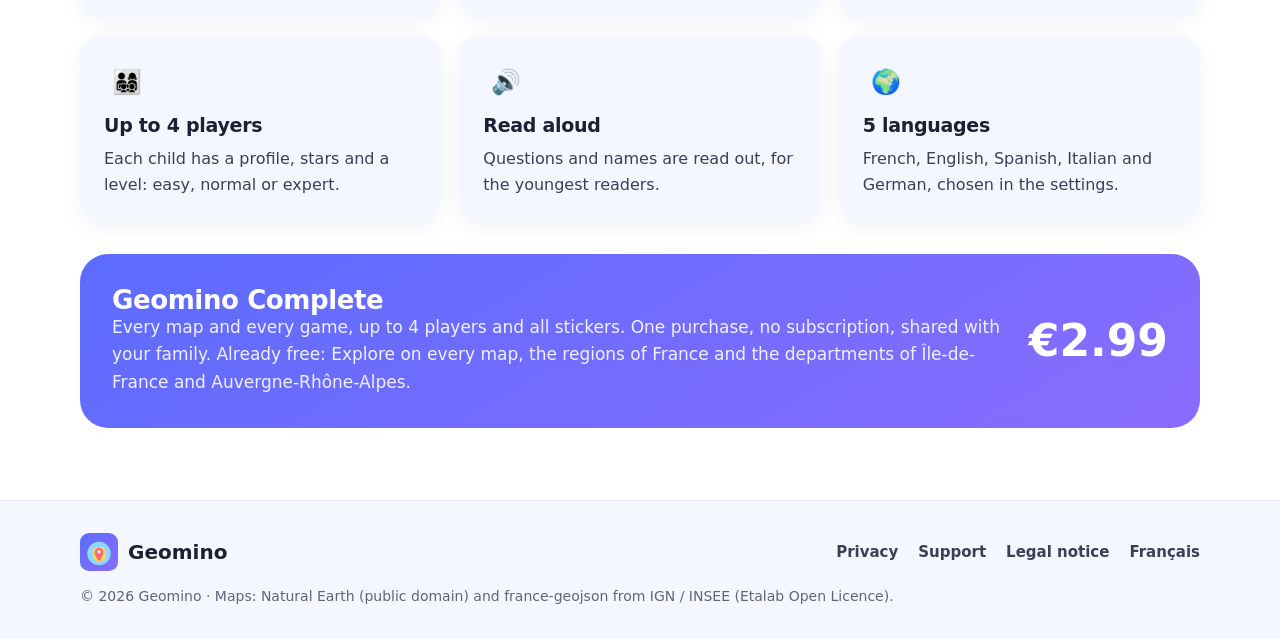
==== commit 4e909c1e: "Full-resolution screenshots: 1320 px AVIF (+720 px, JPEG fallback) with srcset, new file names" ====
--- a/en/index.html
+++ b/en/index.html
@@ -35,7 +35,7 @@
       <span class="btn btn-store"><span><small>Coming soon to</small>the App Store</span></span>
       <div class="badges"><span class="badge">No ads</span><span class="badge">No account</span><span class="badge">Offline</span><span class="badge">5 languages</span></div>
     </div>
-    <div class="hero-shot"><div class="device"><img src="../assets/screens/en-01-home.jpg" alt="Geomino home screen with the maps of France and Europe" width="720" height="1564"></div></div>
+    <div class="hero-shot"><div class="device"><picture><source type="image/avif" srcset="../assets/screens/en-01-home-720.avif 720w, ../assets/screens/en-01-home-1320.avif 1320w" sizes="(max-width: 860px) 260px, 340px"><img src="../assets/screens/en-01-home-1320.jpg" srcset="../assets/screens/en-01-home-720.jpg 720w, ../assets/screens/en-01-home-1320.jpg 1320w" sizes="(max-width: 860px) 260px, 340px" alt="Geomino home screen with the maps of France and Europe" width="1320" height="2868"></picture></div></div>
   </div>
 </section>
 <section class="section" id="games">
@@ -47,7 +47,7 @@
 </section>
 <section class="section" style="padding-top:0">
   <div class="wrap">
-    <div class="shots"><figure class="shot"><div class="device"><img src="../assets/screens/en-02-find.jpg" alt="Find it! game on the map of Brittany" width="720" height="1564" loading="lazy" decoding="async"></div><figcaption><strong>Find it!</strong><span>Tap the right place on the map.</span></figcaption></figure><figure class="shot"><div class="device"><img src="../assets/screens/en-03-flags.jpg" alt="Quiz on the flags of Europe" width="720" height="1564" loading="lazy" decoding="async"></div><figcaption><strong>Flags</strong><span>The flags of the 45 countries of Europe.</span></figcaption></figure><figure class="shot"><div class="device"><img src="../assets/screens/en-04-puzzle.jpg" alt="Puzzle of the regions of France" width="720" height="1564" loading="lazy" decoding="async"></div><figcaption><strong>Puzzle</strong><span>Every region in its place, against the clock.</span></figcaption></figure><figure class="shot"><div class="device"><img src="../assets/screens/en-05-explore.jpg" alt="Exploring Italy: Tuscany and its capital" width="720" height="1564" loading="lazy" decoding="async"></div><figcaption><strong>Explore</strong><span>Tap a region, hear its name and capital.</span></figcaption></figure></div>
+    <div class="shots"><figure class="shot"><div class="device"><picture><source type="image/avif" srcset="../assets/screens/en-02-find-720.avif 720w, ../assets/screens/en-02-find-1320.avif 1320w" sizes="(max-width: 860px) 45vw, 270px"><img src="../assets/screens/en-02-find-1320.jpg" srcset="../assets/screens/en-02-find-720.jpg 720w, ../assets/screens/en-02-find-1320.jpg 1320w" sizes="(max-width: 860px) 45vw, 270px" alt="Find it! game on the map of Brittany" width="1320" height="2868" loading="lazy" decoding="async"></picture></div><figcaption><strong>Find it!</strong><span>Tap the right place on the map.</span></figcaption></figure><figure class="shot"><div class="device"><picture><source type="image/avif" srcset="../assets/screens/en-03-flags-720.avif 720w, ../assets/screens/en-03-flags-1320.avif 1320w" sizes="(max-width: 860px) 45vw, 270px"><img src="../assets/screens/en-03-flags-1320.jpg" srcset="../assets/screens/en-03-flags-720.jpg 720w, ../assets/screens/en-03-flags-1320.jpg 1320w" sizes="(max-width: 860px) 45vw, 270px" alt="Quiz on the flags of Europe" width="1320" height="2868" loading="lazy" decoding="async"></picture></div><figcaption><strong>Flags</strong><span>The flags of the 45 countries of Europe.</span></figcaption></figure><figure class="shot"><div class="device"><picture><source type="image/avif" srcset="../assets/screens/en-04-puzzle-720.avif 720w, ../assets/screens/en-04-puzzle-1320.avif 1320w" sizes="(max-width: 860px) 45vw, 270px"><img src="../assets/screens/en-04-puzzle-1320.jpg" srcset="../assets/screens/en-04-puzzle-720.jpg 720w, ../assets/screens/en-04-puzzle-1320.jpg 1320w" sizes="(max-width: 860px) 45vw, 270px" alt="Puzzle of the regions of France" width="1320" height="2868" loading="lazy" decoding="async"></picture></div><figcaption><strong>Puzzle</strong><span>Every region in its place, against the clock.</span></figcaption></figure><figure class="shot"><div class="device"><picture><source type="image/avif" srcset="../assets/screens/en-05-explore-720.avif 720w, ../assets/screens/en-05-explore-1320.avif 1320w" sizes="(max-width: 860px) 45vw, 270px"><img src="../assets/screens/en-05-explore-1320.jpg" srcset="../assets/screens/en-05-explore-720.jpg 720w, ../assets/screens/en-05-explore-1320.jpg 1320w" sizes="(max-width: 860px) 45vw, 270px" alt="Exploring Italy: Tuscany and its capital" width="1320" height="2868" loading="lazy" decoding="async"></picture></div><figcaption><strong>Explore</strong><span>Tap a region, hear its name and capital.</span></figcaption></figure></div>
   </div>
 </section>
 <section class="section" style="padding-top:0">
--- a/styles.css
+++ b/styles.css
@@ -65,7 +65,8 @@
 
 /* An iPhone drawn in CSS around a real 1320 × 2868 capture (shown at 720 px wide, sharp on Retina screens). */
 .device { position: relative; background: #11131C; border-radius: 15% / 7%; padding: 3.2%; box-shadow: 0 28px 60px rgba(26, 18, 80, 0.32), inset 0 0 0 2px #3A3D50; }
-.device img { width: 100%; height: auto; border-radius: 12.5% / 5.8%; image-rendering: auto; }
+.device picture { display: block; }
+.device img { display: block; width: 100%; height: auto; border-radius: 12.5% / 5.8%; image-rendering: auto; }
 .device::after { content: ""; position: absolute; top: 4.6%; left: 50%; width: 28%; height: 2.6%; transform: translateX(-50%); background: #000; border-radius: 999px; }
 .badges { display: flex; flex-wrap: wrap; gap: 10px; }
 .badge { background: rgba(255, 255, 255, 0.16); border: 1px solid rgba(255, 255, 255, 0.35); border-radius: 999px; padding: 6px 14px; font-size: 14px; font-weight: 700; }
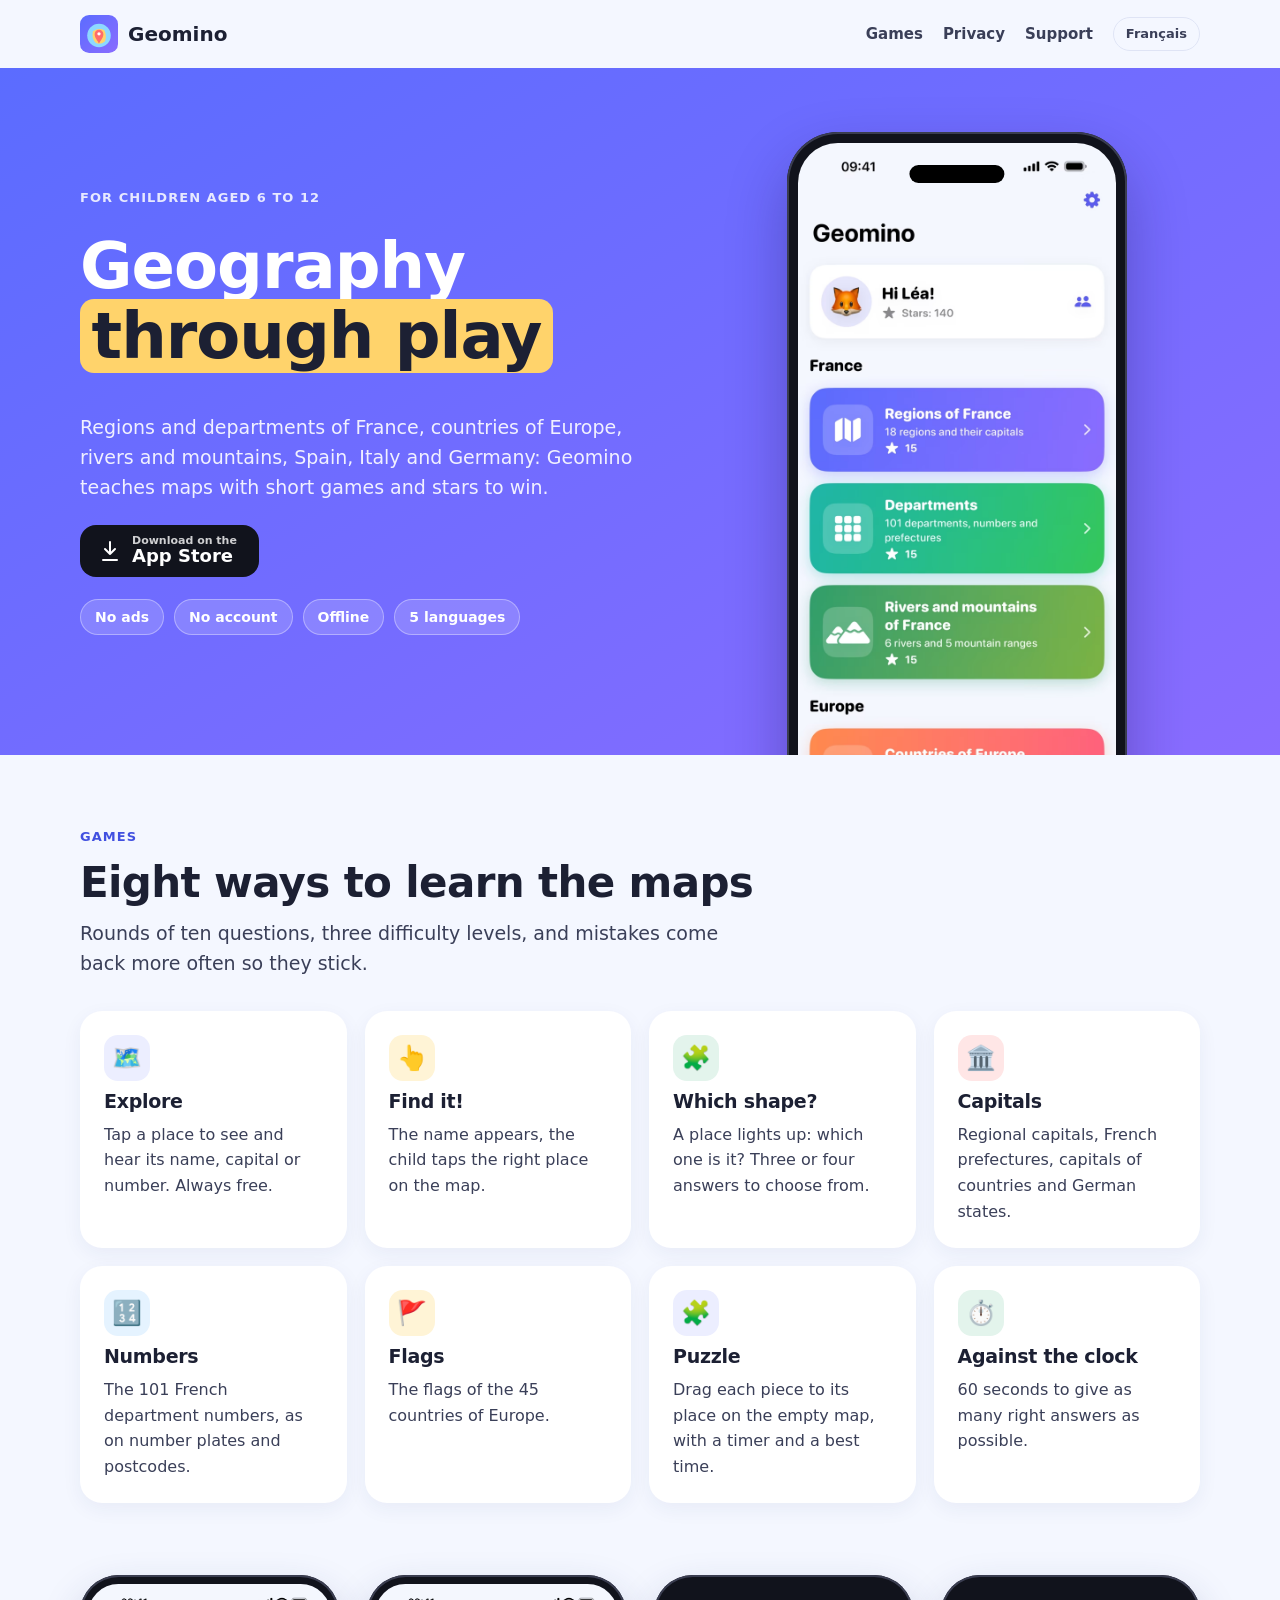
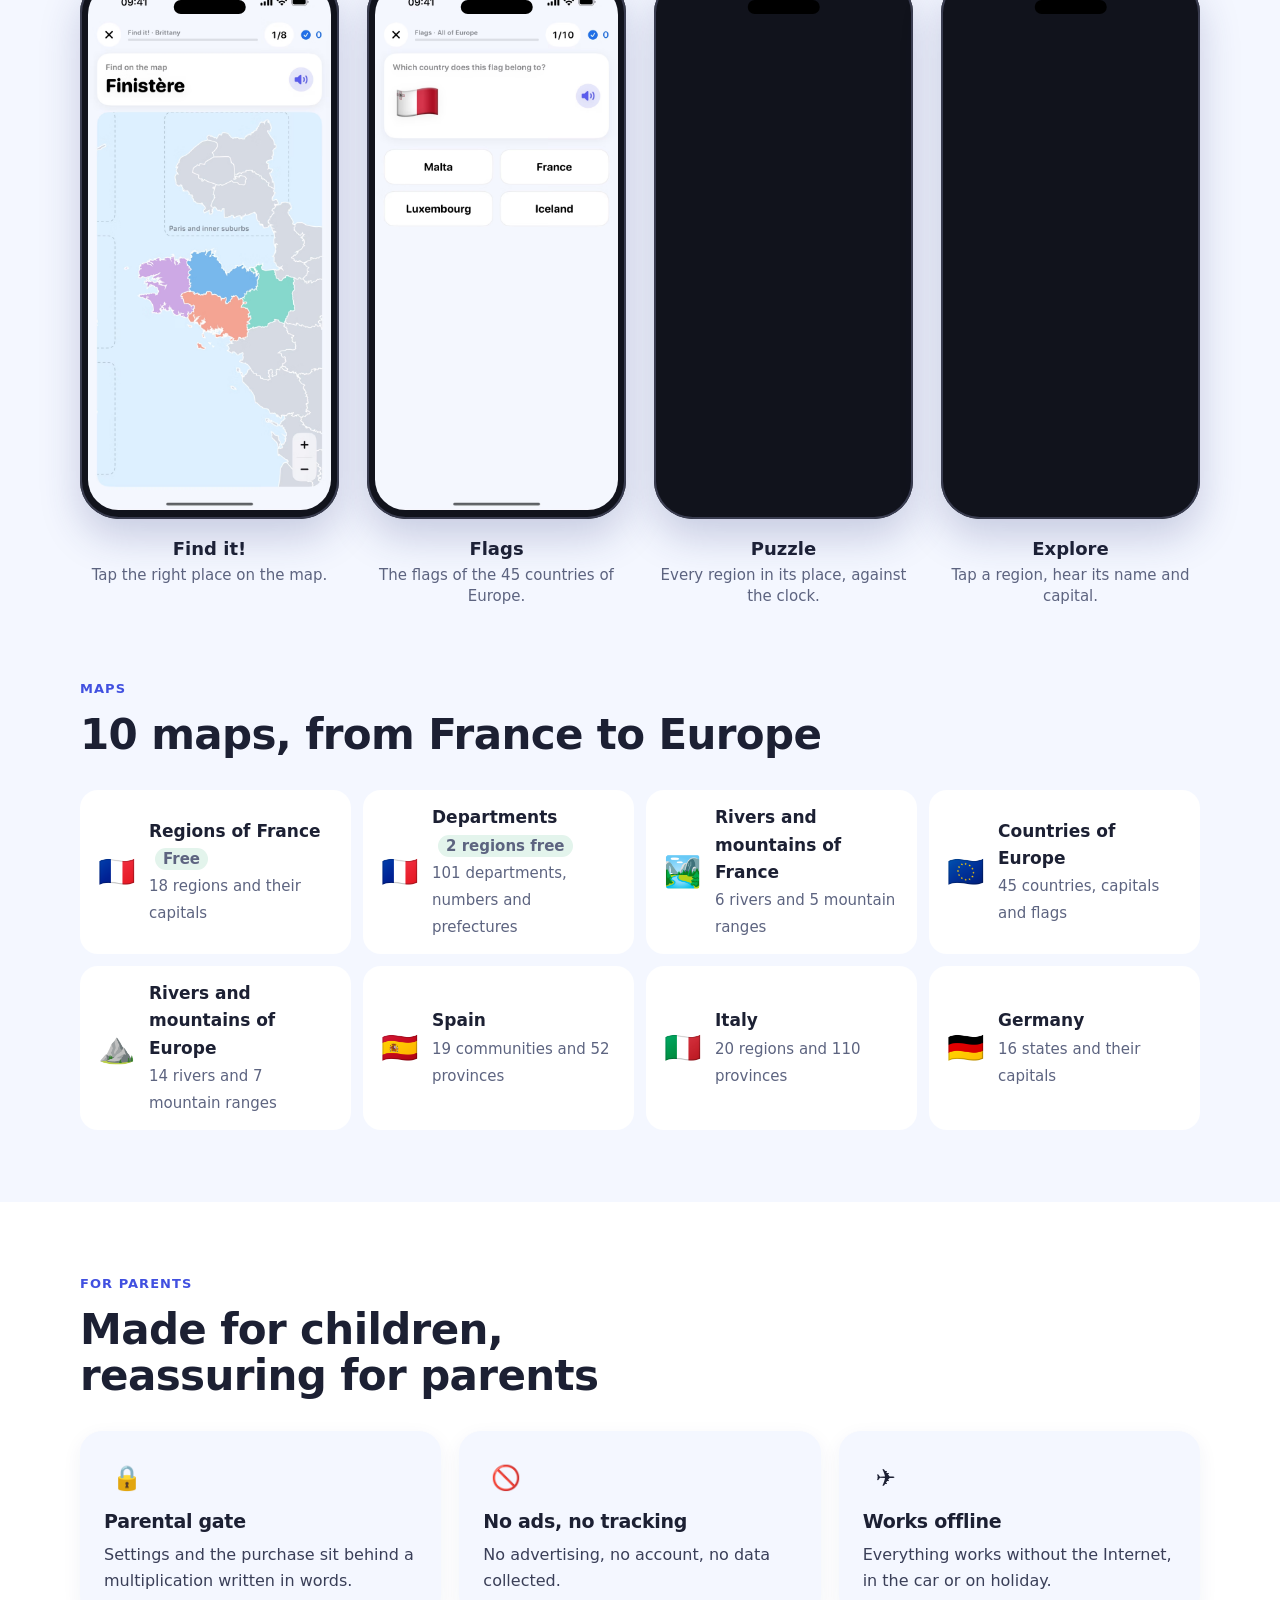
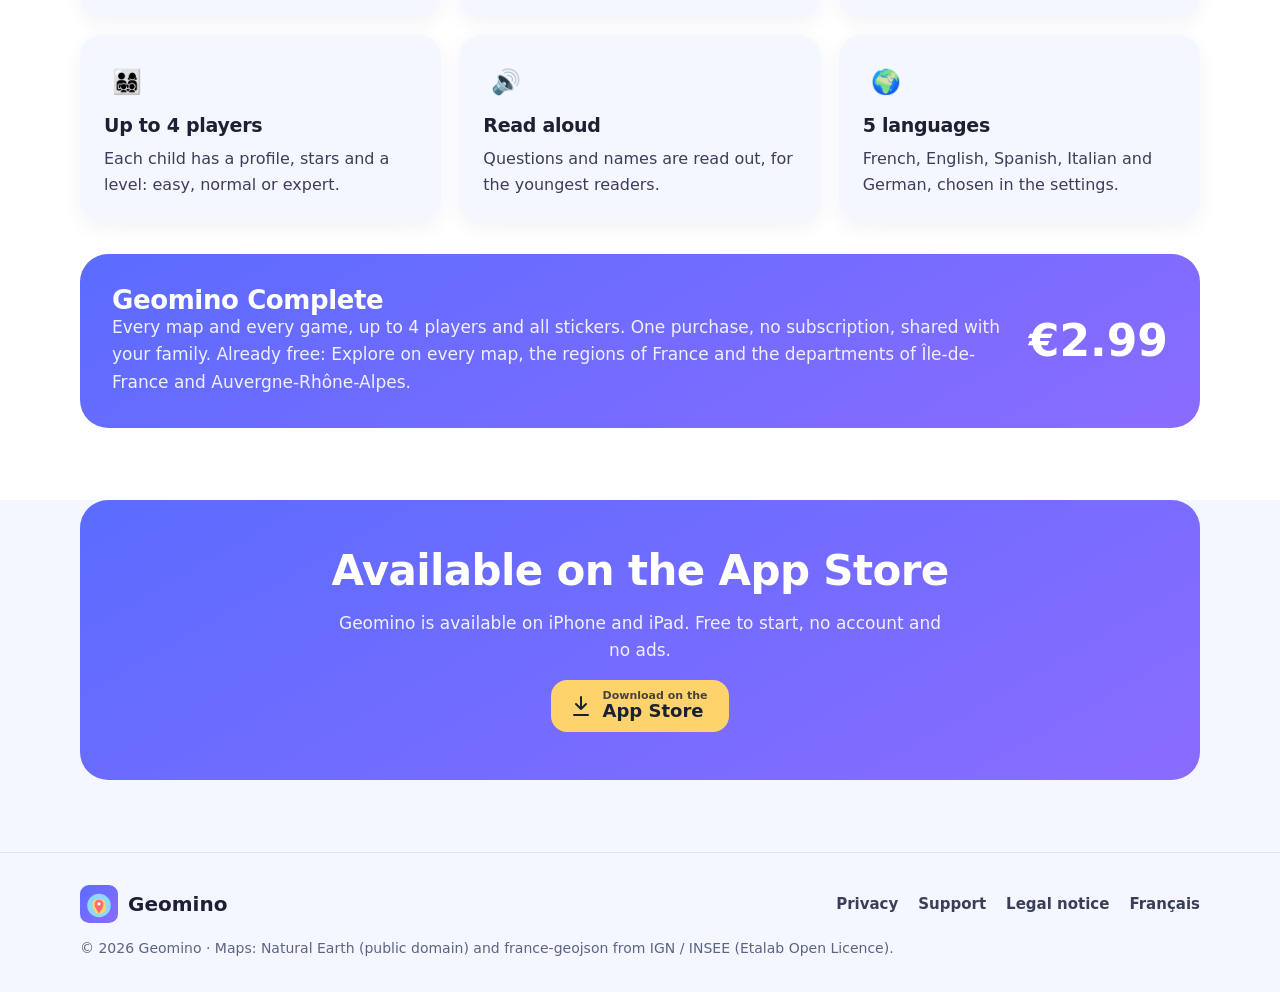
==== commit c54b0b04: "Geomino is on the App Store: download buttons (hero + bottom section) link to apps.apple.com/app/id6" ====
--- a/en/index.html
+++ b/en/index.html
@@ -31,8 +31,7 @@
       <p class="eyebrow" style="color:#fff;opacity:.85">For children aged 6 to 12</p>
       <h1>Geography <mark>through play</mark></h1>
       <p class="lead">Regions and departments of France, countries of Europe, rivers and mountains, Spain, Italy and Germany: Geomino teaches maps with short games and stars to win.</p>
-      <!-- TODO: after the release, replace with <a class="btn btn-store" href="https://apps.apple.com/app/id6835195947"> -->
-      <span class="btn btn-store"><span><small>Coming soon to</small>the App Store</span></span>
+      <a class="btn btn-store" href="https://apps.apple.com/app/id6835195947"><svg width="24" height="24" viewBox="0 0 24 24" fill="none" stroke="currentColor" stroke-width="2" stroke-linecap="round" stroke-linejoin="round" aria-hidden="true"><path d="M12 3v12M7 10l5 5 5-5M5 21h14"/></svg><span><small>Download on the</small>App Store</span></a>
       <div class="badges"><span class="badge">No ads</span><span class="badge">No account</span><span class="badge">Offline</span><span class="badge">5 languages</span></div>
     </div>
     <div class="hero-shot"><div class="device"><picture><source type="image/avif" srcset="../assets/screens/en-01-home-720.avif 720w, ../assets/screens/en-01-home-1320.avif 1320w" sizes="(max-width: 860px) 260px, 340px"><img src="../assets/screens/en-01-home-1320.jpg" srcset="../assets/screens/en-01-home-720.jpg 720w, ../assets/screens/en-01-home-1320.jpg 1320w" sizes="(max-width: 860px) 260px, 340px" alt="Geomino home screen with the maps of France and Europe" width="1320" height="2868"></picture></div></div>
@@ -66,6 +65,15 @@
     </div>
   </div>
 </section>
+<section class="section download" id="download" aria-labelledby="dl">
+  <div class="wrap">
+    <div class="cta">
+      <h2 id="dl">Available on the App Store</h2>
+      <p>Geomino is available on iPhone and iPad. Free to start, no account and no ads.</p>
+      <a class="btn btn-store" href="https://apps.apple.com/app/id6835195947"><svg width="24" height="24" viewBox="0 0 24 24" fill="none" stroke="currentColor" stroke-width="2" stroke-linecap="round" stroke-linejoin="round" aria-hidden="true"><path d="M12 3v12M7 10l5 5 5-5M5 21h14"/></svg><span><small>Download on the</small>App Store</span></a>
+    </div>
+  </div>
+</section>
 </main>
 <footer class="footer">
   <div class="wrap">
--- a/styles.css
+++ b/styles.css
@@ -72,9 +72,10 @@
 .badge { background: rgba(255, 255, 255, 0.16); border: 1px solid rgba(255, 255, 255, 0.35); border-radius: 999px; padding: 6px 14px; font-size: 14px; font-weight: 700; }
 
 .btn { display: inline-flex; align-items: center; justify-content: center; gap: 10px; min-height: 52px; padding: 12px 24px; border-radius: 16px; font-weight: 800; font-size: 17px; text-decoration: none; border: 0; }
-.btn-store { background: #11131C; color: #fff; align-self: flex-start; }
+.btn-store { background: #11131C; color: #fff; align-self: flex-start; padding: 10px 22px 10px 18px; }
+.btn-store svg { flex: none; }
 .btn-store small { display: block; font-size: 11px; font-weight: 600; opacity: 0.8; line-height: 1; }
-.btn-store span { line-height: 1.15; text-align: left; }
+.btn-store span { line-height: 1.15; text-align: left; font-size: 18px; }
 .btn-store:hover { color: #fff; background: #000; }
 .btn-primary { background: var(--purple); color: #fff; }
 .btn-primary:hover { background: var(--purple-text); color: #fff; }
@@ -137,3 +138,12 @@
   .shots { grid-template-columns: repeat(2, 1fr); }
   .price { grid-template-columns: 1fr; }
 }
+
+/* Download call to action at the bottom of the home page */
+.download { padding-top: 0; }
+.cta { background: linear-gradient(150deg, var(--purple), var(--purple-2)); color: #fff; border-radius: 28px; padding: 48px 32px;
+       display: flex; flex-direction: column; align-items: center; gap: 16px; text-align: center; }
+.cta h2 { color: #fff; }
+.cta p { color: rgba(255, 255, 255, 0.9); max-width: 36em; }
+.cta .btn-store { align-self: center; background: var(--land); color: var(--text); }
+.cta .btn-store:hover { background: #FFC94A; color: var(--text); }
